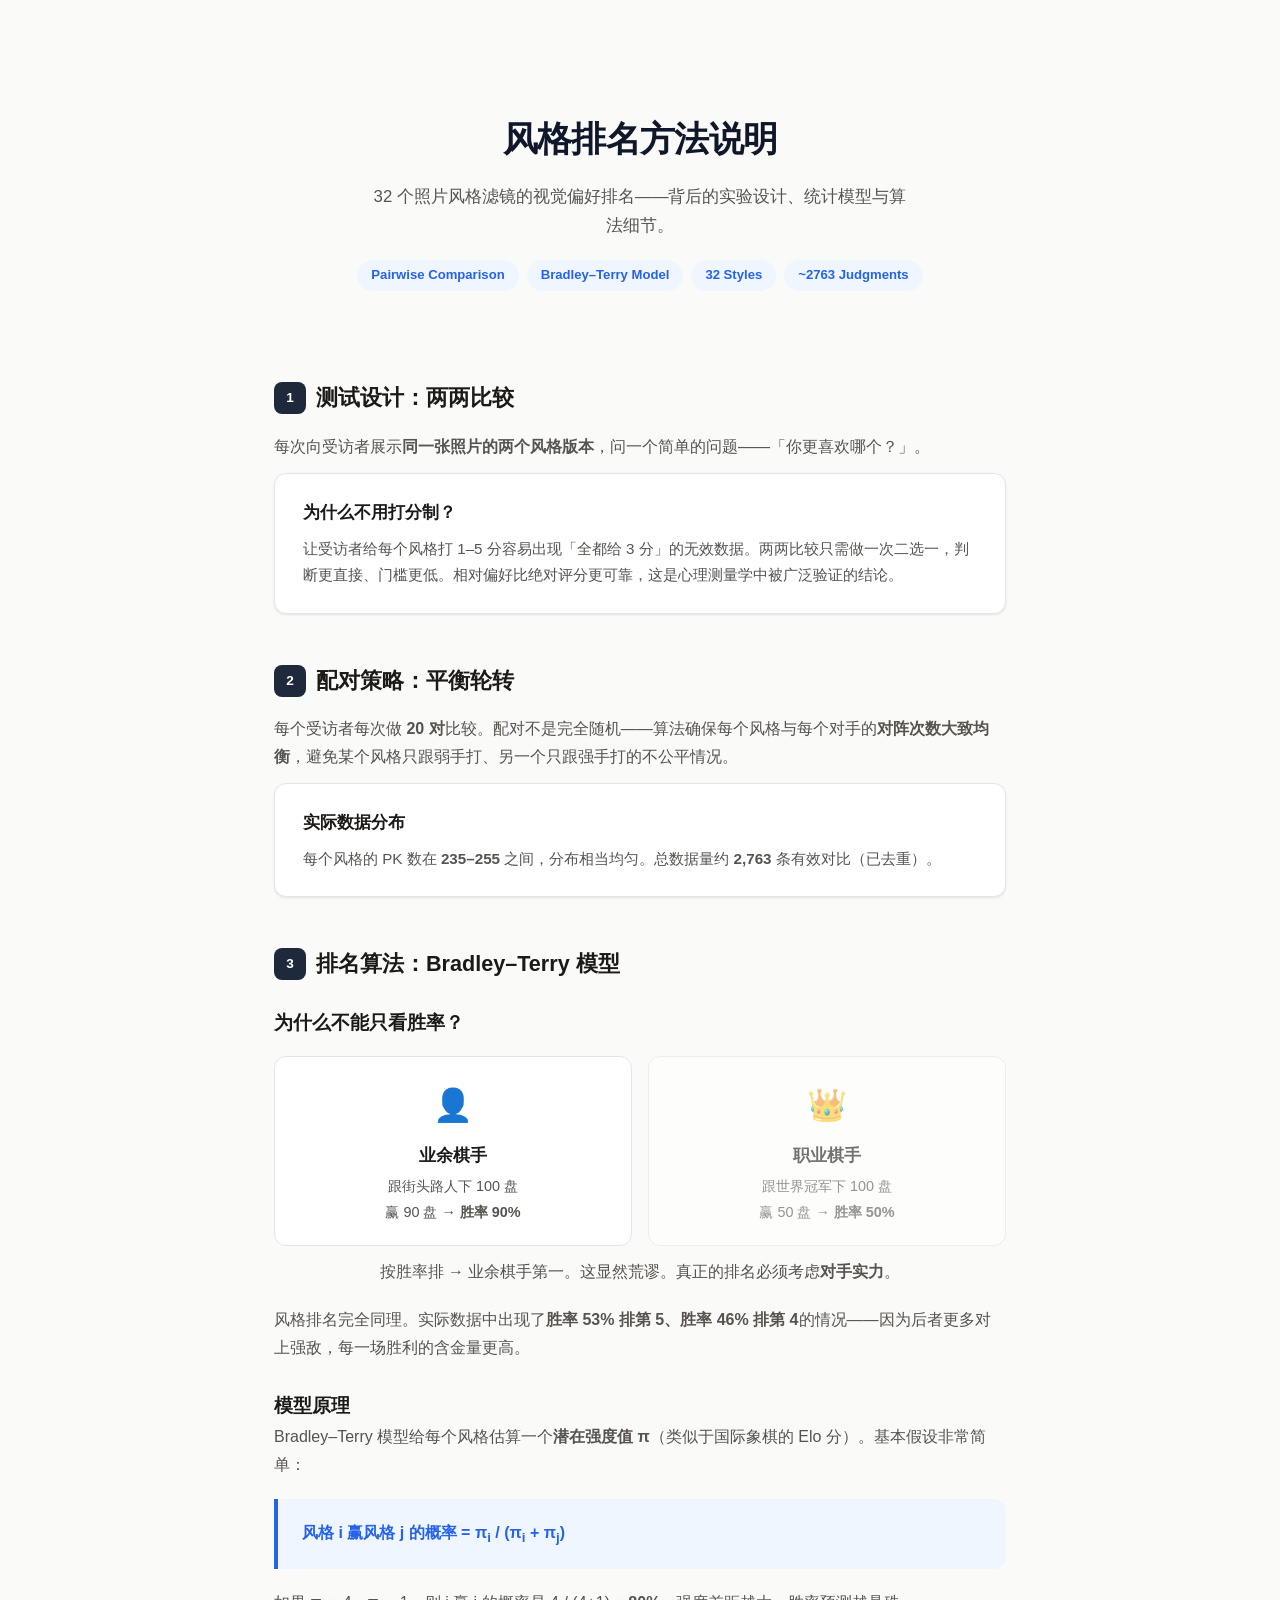
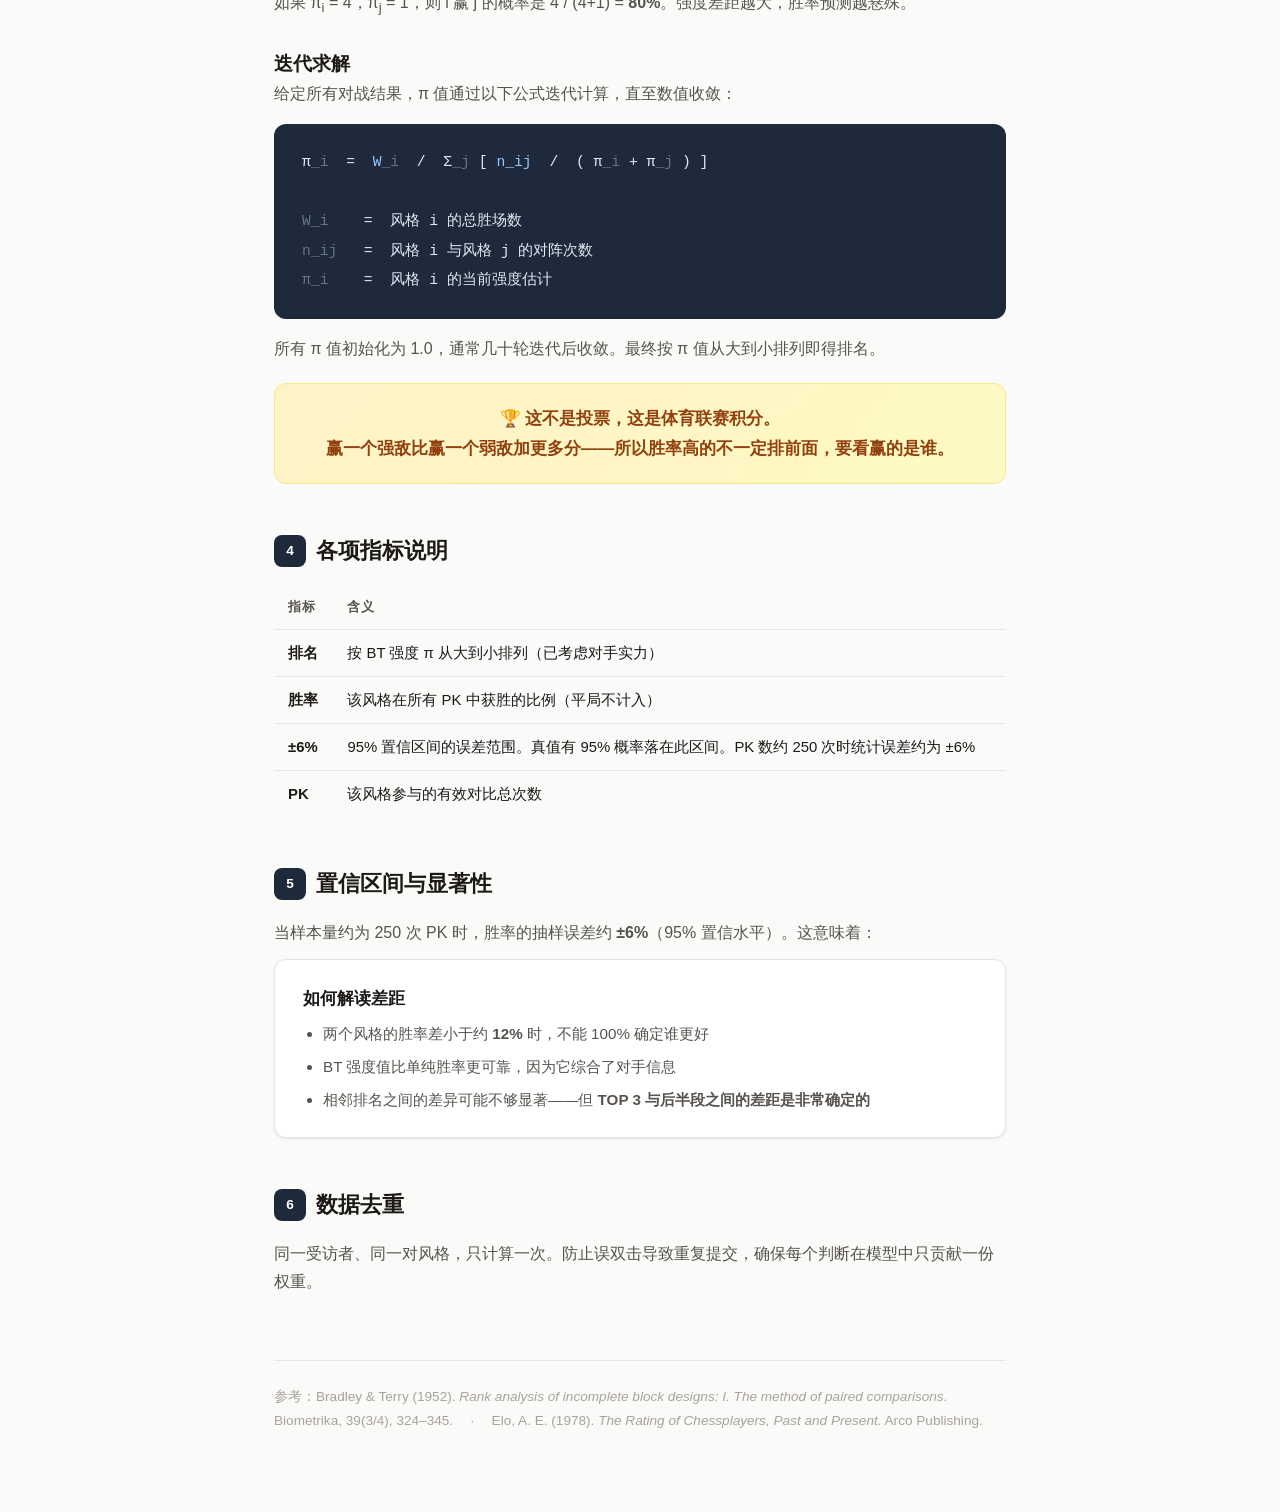
==== method.html @ ba17e102 "add method.html" ====
<!DOCTYPE html>
<html lang="zh-CN">
<head>
<meta charset="UTF-8">
<meta name="viewport" content="width=device-width, initial-scale=1.0">
<title>风格排名方法说明</title>
<style>
  :root {
    --bg: #fafaf9;
    --card: #ffffff;
    --text: #1c1917;
    --text-muted: #57534e;
    --accent: #2563eb;
    --accent-light: #eff6ff;
    --border: #e7e5e4;
    --radius: 12px;
    --shadow: 0 1px 3px rgba(0,0,0,.06), 0 1px 2px rgba(0,0,0,.04);
  }
  *, *::before, *::after { box-sizing: border-box; margin: 0; padding: 0; }
  body {
    font-family: -apple-system, BlinkMacSystemFont, "Segoe UI", Roboto, "Noto Sans SC", "PingFang SC", "Microsoft YaHei", sans-serif;
    background: var(--bg);
    color: var(--text);
    line-height: 1.75;
    -webkit-font-smoothing: antialiased;
  }
  .container { max-width: 780px; margin: 0 auto; padding: 60px 24px 80px; }

  /* Hero */
  .hero {
    text-align: center;
    padding: 48px 0 40px;
  }
  .hero h1 {
    font-size: 2.2rem;
    font-weight: 700;
    letter-spacing: -.02em;
    color: #0f172a;
    margin-bottom: 12px;
  }
  .hero p {
    font-size: 1.05rem;
    color: var(--text-muted);
    max-width: 540px;
    margin: 0 auto;
  }
  .hero .badge-row {
    display: flex; gap: 8px; justify-content: center; flex-wrap: wrap;
    margin-top: 20px;
  }
  .badge {
    background: var(--accent-light);
    color: var(--accent);
    font-size: .82rem;
    font-weight: 600;
    padding: 4px 14px;
    border-radius: 999px;
  }

  /* Section */
  section { margin-top: 48px; }
  section h2 {
    font-size: 1.35rem;
    font-weight: 700;
    margin-bottom: 16px;
    display: flex; align-items: center; gap: 10px;
  }
  section h2 .num {
    display: inline-flex; align-items: center; justify-content: center;
    width: 32px; height: 32px;
    background: #1e293b;
    color: #fff;
    border-radius: 8px;
    font-size: .85rem;
    font-weight: 700;
    flex-shrink: 0;
  }
  section p { color: var(--text-muted); margin-bottom: 12px; }

  /* Card */
  .card {
    background: var(--card);
    border: 1px solid var(--border);
    border-radius: var(--radius);
    padding: 24px 28px;
    box-shadow: var(--shadow);
    margin-bottom: 16px;
  }
  .card h3 { font-size: 1.05rem; font-weight: 650; margin-bottom: 8px; }
  .card p { color: var(--text-muted); font-size: .95rem; margin-bottom: 0; }

  /* Callout */
  .callout {
    border-left: 4px solid var(--accent);
    background: var(--accent-light);
    border-radius: 0 var(--radius) var(--radius) 0;
    padding: 20px 24px;
    margin: 20px 0;
  }
  .callout strong { color: var(--accent); }

  /* Chess analogy */
  .analogy {
    display: grid; grid-template-columns: 1fr 1fr; gap: 16px;
    margin: 16px 0;
  }
  @media (max-width: 600px) { .analogy { grid-template-columns: 1fr; } }
  .analogy .player {
    background: var(--card);
    border: 1px solid var(--border);
    border-radius: var(--radius);
    padding: 20px;
    text-align: center;
  }
  .analogy .player .icon { font-size: 2rem; margin-bottom: 8px; }
  .analogy .player .name { font-weight: 700; font-size: 1.05rem; }
  .analogy .player .stat { font-size: .9rem; color: var(--text-muted); margin-top: 4px; }
  .analogy .loser { opacity: .6; }

  /* Formula */
  .formula-box {
    background: #1e293b;
    color: #e2e8f0;
    border-radius: var(--radius);
    padding: 24px 28px;
    font-family: "SF Mono", "Fira Code", "Consolas", monospace;
    font-size: .92rem;
    line-height: 2;
    overflow-x: auto;
    margin: 16px 0;
    white-space: pre;
  }
  .formula-box .hl { color: #93c5fd; }
  .formula-box .cmt { color: #64748b; }

  /* Table */
  .table-wrap {
    overflow-x: auto;
    margin: 16px 0;
  }
  table {
    width: 100%;
    border-collapse: collapse;
    font-size: .93rem;
  }
  table th, table td {
    padding: 10px 14px;
    text-align: left;
    border-bottom: 1px solid var(--border);
  }
  table th {
    font-weight: 650;
    color: var(--text-muted);
    font-size: .82rem;
    text-transform: uppercase;
    letter-spacing: .04em;
  }
  table tr:last-child td { border-bottom: none; }

  /* Highlight */
  .highlight {
    background: linear-gradient(135deg, #fef3c7, #fef9c3);
    border: 1px solid #fde68a;
    border-radius: var(--radius);
    padding: 20px 24px;
    margin: 20px 0;
    font-weight: 600;
    font-size: 1.05rem;
    text-align: center;
    color: #92400e;
  }

  /* Footer */
  footer {
    margin-top: 64px;
    padding-top: 24px;
    border-top: 1px solid var(--border);
    font-size: .85rem;
    color: #a8a29e;
  }
  footer a { color: var(--text-muted); }
</style>
</head>
<body>

<div class="container">

  <div class="hero">
    <h1>风格排名方法说明</h1>
    <p>32 个照片风格滤镜的视觉偏好排名——背后的实验设计、统计模型与算法细节。</p>
    <div class="badge-row">
      <span class="badge">Pairwise Comparison</span>
      <span class="badge">Bradley&ndash;Terry Model</span>
      <span class="badge">32 Styles</span>
      <span class="badge">~2763 Judgments</span>
    </div>
  </div>

  <!-- 1 -->
  <section>
    <h2><span class="num">1</span> 测试设计：两两比较</h2>
    <p>每次向受访者展示<strong>同一张照片的两个风格版本</strong>，问一个简单的问题——「你更喜欢哪个？」。</p>

    <div class="card">
      <h3>为什么不用打分制？</h3>
      <p>让受访者给每个风格打 1–5 分容易出现「全都给 3 分」的无效数据。两两比较只需做一次二选一，判断更直接、门槛更低。相对偏好比绝对评分更可靠，这是心理测量学中被广泛验证的结论。</p>
    </div>
  </section>

  <!-- 2 -->
  <section>
    <h2><span class="num">2</span> 配对策略：平衡轮转</h2>
    <p>每个受访者每次做 <strong>20 对</strong>比较。配对不是完全随机——算法确保每个风格与每个对手的<strong>对阵次数大致均衡</strong>，避免某个风格只跟弱手打、另一个只跟强手打的不公平情况。</p>

    <div class="card">
      <h3>实际数据分布</h3>
      <p>每个风格的 PK 数在 <strong>235–255</strong> 之间，分布相当均匀。总数据量约 <strong>2,763</strong> 条有效对比（已去重）。</p>
    </div>
  </section>

  <!-- 3 -->
  <section>
    <h2><span class="num">3</span> 排名算法：Bradley&ndash;Terry 模型</h2>

    <h3 style="margin-top:24px;">为什么不能只看胜率？</h3>

    <div class="analogy">
      <div class="player">
        <div class="icon">👤</div>
        <div class="name">业余棋手</div>
        <div class="stat">跟街头路人下 100 盘<br>赢 90 盘 → <strong>胜率 90%</strong></div>
      </div>
      <div class="player loser">
        <div class="icon">👑</div>
        <div class="name">职业棋手</div>
        <div class="stat">跟世界冠军下 100 盘<br>赢 50 盘 → <strong>胜率 50%</strong></div>
      </div>
    </div>
    <p style="text-align:center; margin-top:-4px;">按胜率排 → 业余棋手第一。这显然荒谬。真正的排名必须考虑<strong>对手实力</strong>。</p>

    <p style="margin-top:20px;">风格排名完全同理。实际数据中出现了<strong>胜率 53% 排第 5、胜率 46% 排第 4</strong>的情况——因为后者更多对上强敌，每一场胜利的含金量更高。</p>

    <h3 style="margin-top:28px;">模型原理</h3>
    <p>Bradley&ndash;Terry 模型给每个风格估算一个<strong>潜在强度值 π</strong>（类似于国际象棋的 Elo 分）。基本假设非常简单：</p>

    <div class="callout">
      <strong>风格 i 赢风格 j 的概率 = π<sub>i</sub> / (π<sub>i</sub> + π<sub>j</sub>)</strong>
    </div>

    <p>如果 π<sub>i</sub> = 4，π<sub>j</sub> = 1，则 i 赢 j 的概率是 4 / (4+1) = <strong>80%</strong>。强度差距越大，胜率预测越悬殊。</p>

    <h3 style="margin-top:28px;">迭代求解</h3>
    <p>给定所有对战结果，π 值通过以下公式迭代计算，直至数值收敛：</p>

    <div class="formula-box">π<span class="cmt">_i</span>  =  <span class="hl">W</span><span class="cmt">_i</span>  /  Σ<span class="cmt">_j</span> [ <span class="hl">n_ij</span>  /  ( π<span class="cmt">_i</span> + π<span class="cmt">_j</span> ) ]

<span class="cmt">W_i</span>    =  风格 i 的总胜场数
<span class="cmt">n_ij</span>   =  风格 i 与风格 j 的对阵次数
<span class="cmt">π_i</span>    =  风格 i 的当前强度估计</div>

    <p>所有 π 值初始化为 1.0，通常几十轮迭代后收敛。最终按 π 值从大到小排列即得排名。</p>

    <div class="highlight">
      🏆  这不是投票，这是体育联赛积分。<br>
      赢一个强敌比赢一个弱敌加更多分——所以胜率高的不一定排前面，要看赢的是谁。
    </div>
  </section>

  <!-- 4 -->
  <section>
    <h2><span class="num">4</span> 各项指标说明</h2>

    <div class="table-wrap">
      <table>
        <thead>
          <tr><th>指标</th><th>含义</th></tr>
        </thead>
        <tbody>
          <tr><td><strong>排名</strong></td><td>按 BT 强度 π 从大到小排列（已考虑对手实力）</td></tr>
          <tr><td><strong>胜率</strong></td><td>该风格在所有 PK 中获胜的比例（平局不计入）</td></tr>
          <tr><td><strong>±6%</strong></td><td>95% 置信区间的误差范围。真值有 95% 概率落在此区间。PK 数约 250 次时统计误差约为 ±6%</td></tr>
          <tr><td><strong>PK</strong></td><td>该风格参与的有效对比总次数</td></tr>
        </tbody>
      </table>
    </div>
  </section>

  <!-- 5 -->
  <section>
    <h2><span class="num">5</span> 置信区间与显著性</h2>
    <p>当样本量约为 250 次 PK 时，胜率的抽样误差约 <strong>±6%</strong>（95% 置信水平）。这意味着：</p>

    <div class="card">
      <h3>如何解读差距</h3>
      <ul style="color:var(--text-muted); padding-left:20px; font-size:.95rem;">
        <li style="margin-bottom:6px;">两个风格的胜率差小于约 <strong>12%</strong> 时，不能 100% 确定谁更好</li>
        <li style="margin-bottom:6px;">BT 强度值比单纯胜率更可靠，因为它综合了对手信息</li>
        <li>相邻排名之间的差异可能不够显著——但 <strong>TOP 3 与后半段之间的差距是非常确定的</strong></li>
      </ul>
    </div>
  </section>

  <!-- 6 -->
  <section>
    <h2><span class="num">6</span> 数据去重</h2>
    <p>同一受访者、同一对风格，只计算一次。防止误双击导致重复提交，确保每个判断在模型中只贡献一份权重。</p>
  </section>

  <footer>
    <p>参考：Bradley &amp; Terry (1952). <em>Rank analysis of incomplete block designs: I. The method of paired comparisons.</em> Biometrika, 39(3/4), 324–345.  ·  Elo, A. E. (1978). <em>The Rating of Chessplayers, Past and Present.</em> Arco Publishing.</p>
  </footer>

</div>

</body>
</html>
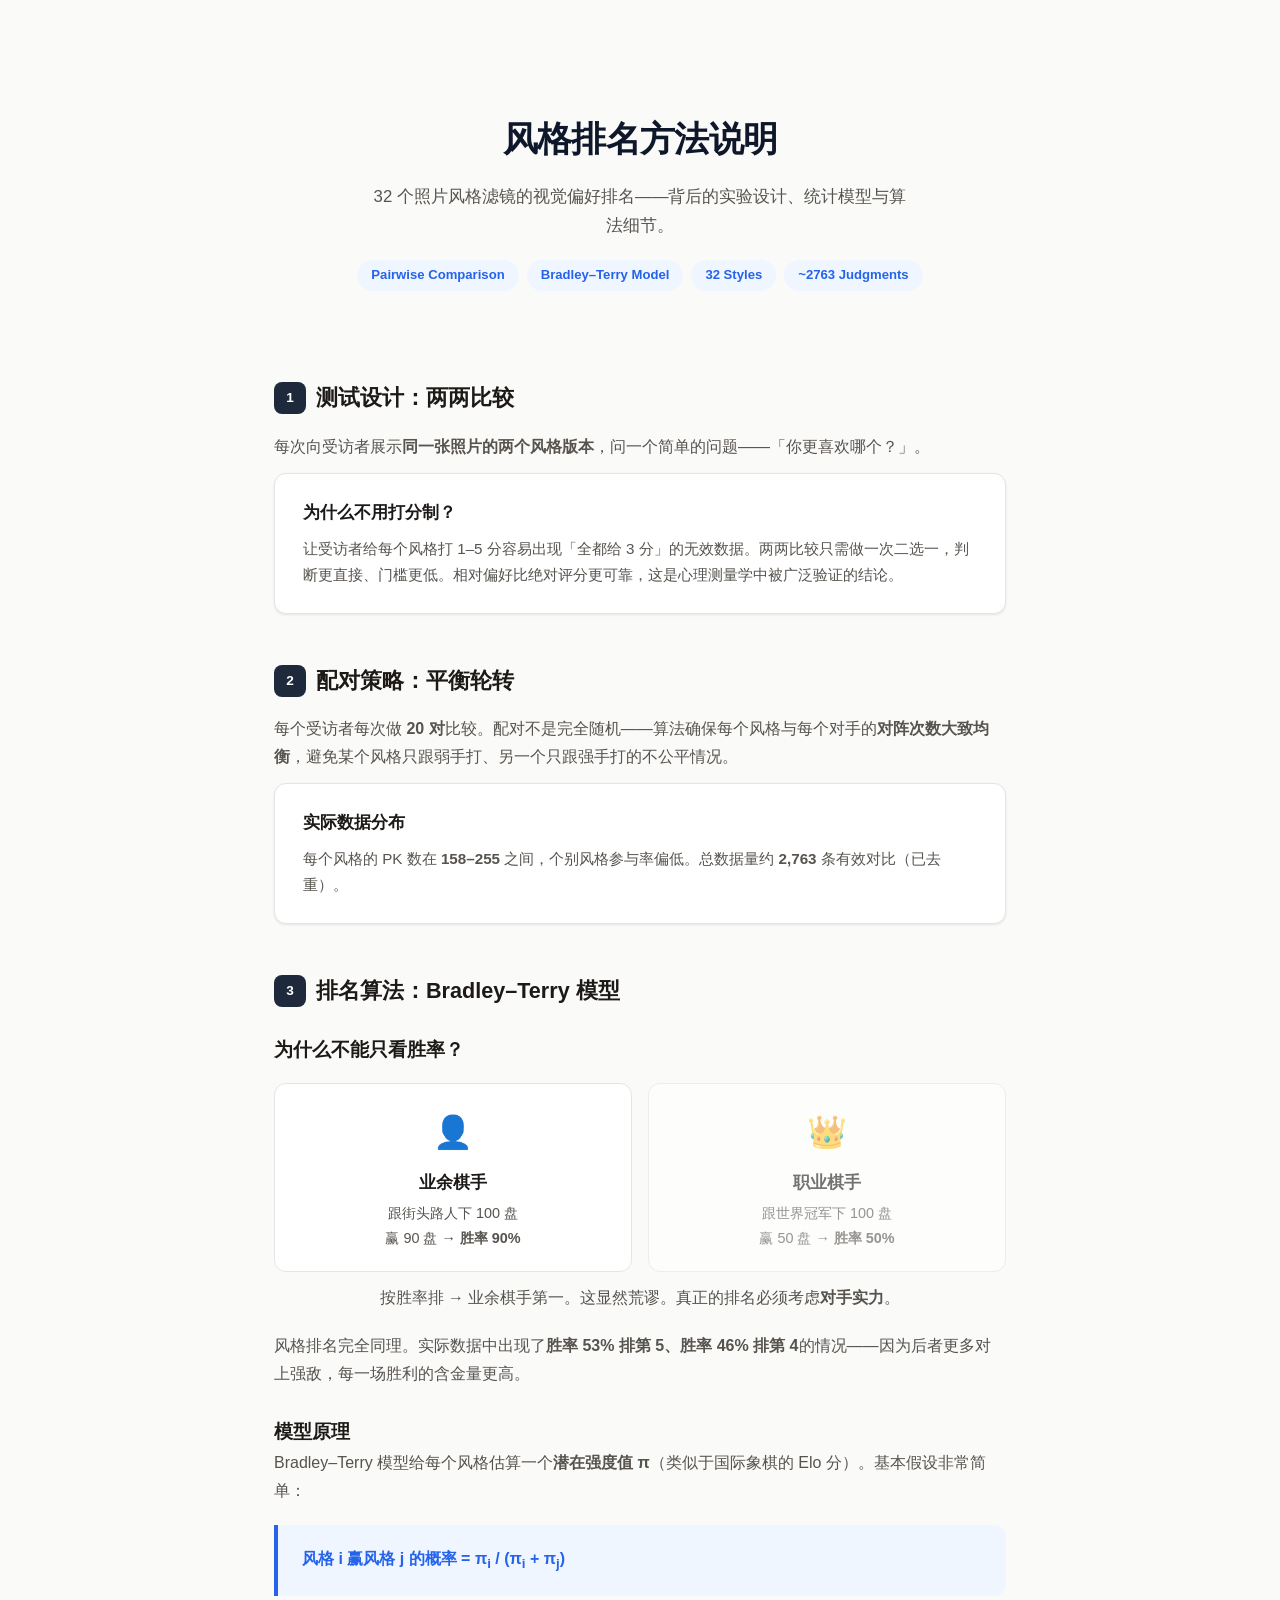
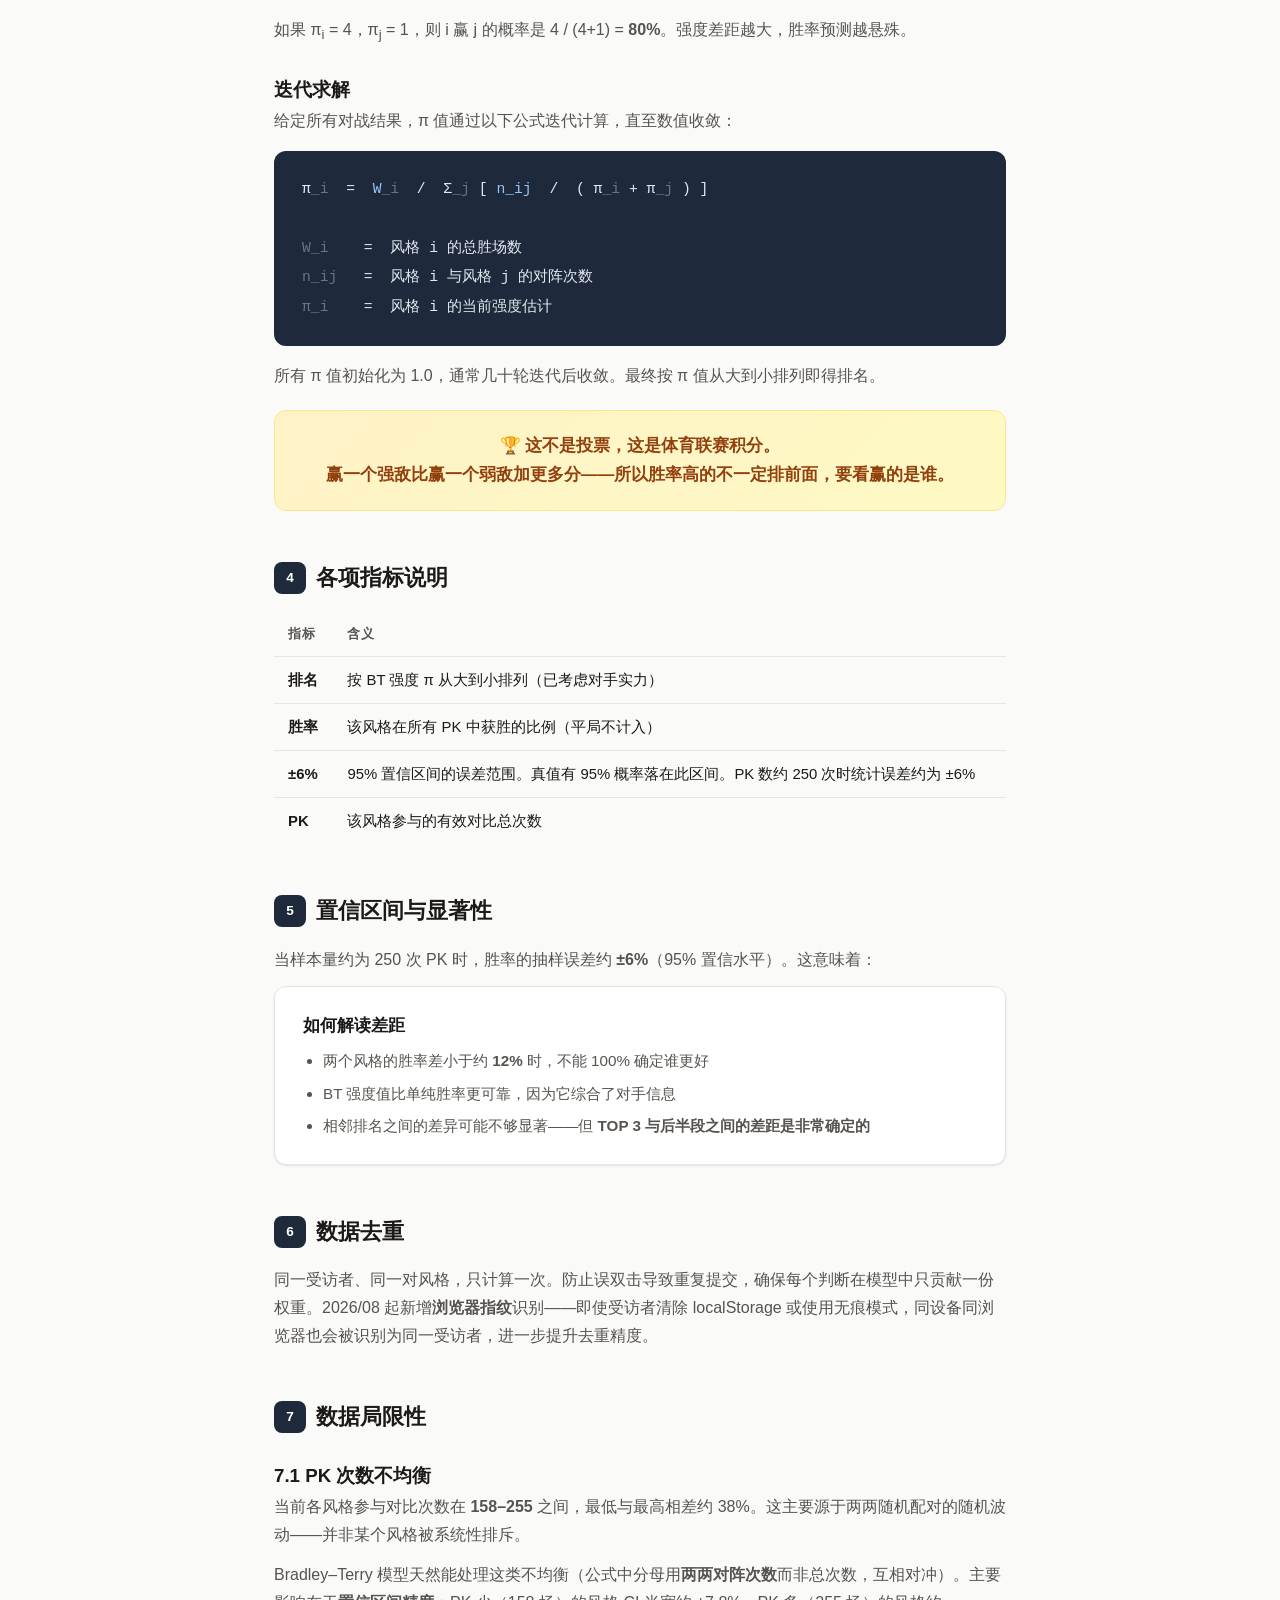
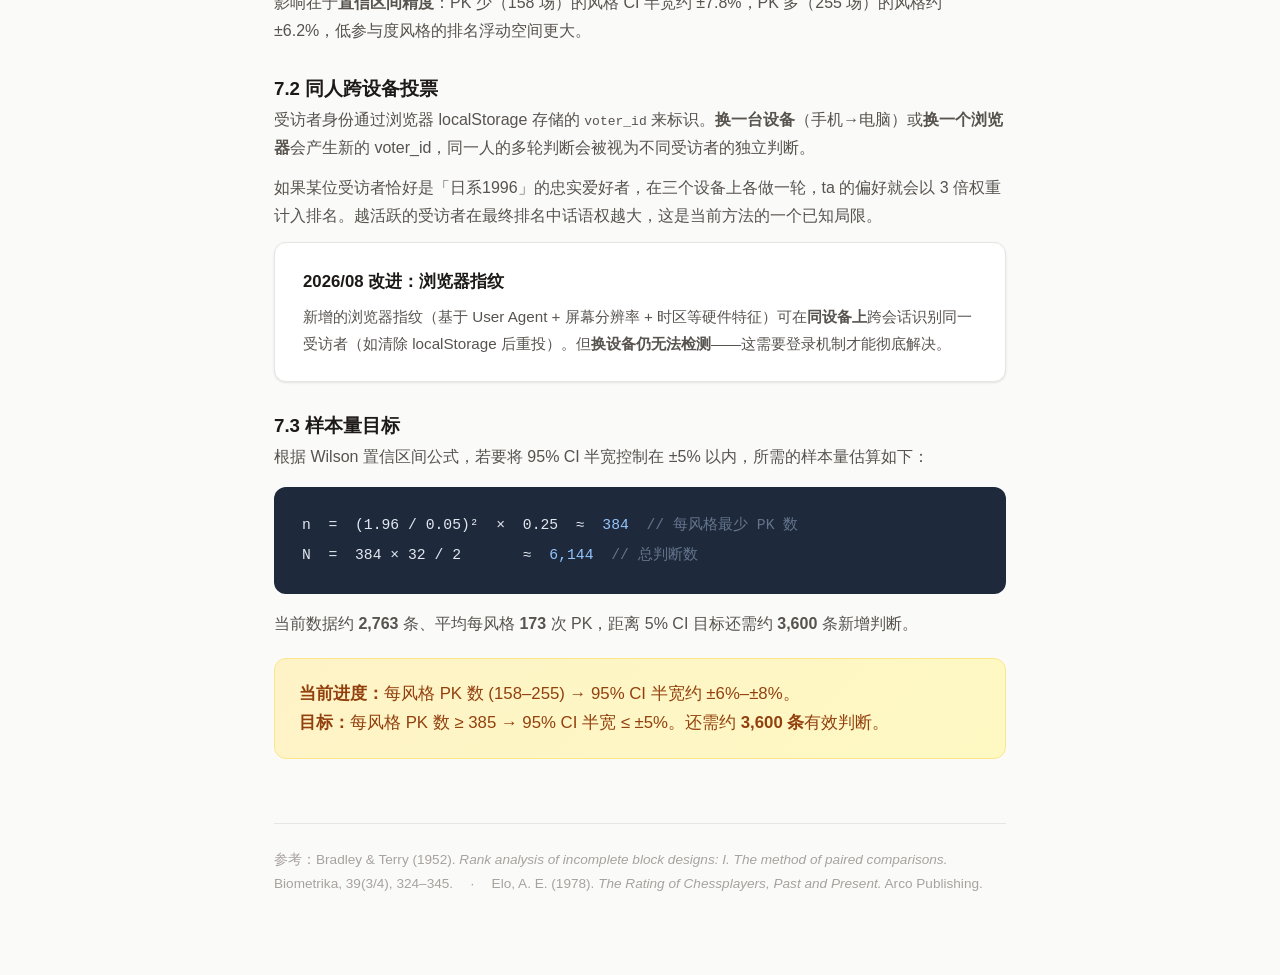
==== commit d886435c: "feat: 浏览器指纹去重 + 数据局限性说明 + PK 阈值升至 385（5% CI） ### 新增功能 - 浏览器指纹识别：基于 UA + 分辨率 + 时区 + 硬件并发数生成稳定标识，   同设" ====
--- a/method.html
+++ b/method.html
@@ -214,7 +214,7 @@
 
     <div class="card">
       <h3>实际数据分布</h3>
-      <p>每个风格的 PK 数在 <strong>235–255</strong> 之间，分布相当均匀。总数据量约 <strong>2,763</strong> 条有效对比（已去重）。</p>
+      <p>每个风格的 PK 数在 <strong>158–255</strong> 之间，个别风格参与率偏低。总数据量约 <strong>2,763</strong> 条有效对比（已去重）。</p>
     </div>
   </section>
 
@@ -303,7 +303,35 @@
   <!-- 6 -->
   <section>
     <h2><span class="num">6</span> 数据去重</h2>
-    <p>同一受访者、同一对风格，只计算一次。防止误双击导致重复提交，确保每个判断在模型中只贡献一份权重。</p>
+    <p>同一受访者、同一对风格，只计算一次。防止误双击导致重复提交，确保每个判断在模型中只贡献一份权重。2026/08 起新增<strong>浏览器指纹</strong>识别——即使受访者清除 localStorage 或使用无痕模式，同设备同浏览器也会被识别为同一受访者，进一步提升去重精度。</p>
+  </section>
+
+  <!-- 7 -->
+  <section>
+    <h2><span class="num">7</span> 数据局限性</h2>
+
+    <h3 style="margin-top:24px;">7.1 PK 次数不均衡</h3>
+    <p>当前各风格参与对比次数在 <strong>158–255</strong> 之间，最低与最高相差约 38%。这主要源于两两随机配对的随机波动——并非某个风格被系统性排斥。</p>
+    <p>Bradley&ndash;Terry 模型天然能处理这类不均衡（公式中分母用<strong>两两对阵次数</strong>而非总次数，互相对冲）。主要影响在于<strong>置信区间精度</strong>：PK 少（158 场）的风格 CI 半宽约 ±7.8%，PK 多（255 场）的风格约 ±6.2%，低参与度风格的排名浮动空间更大。</p>
+
+    <h3 style="margin-top:28px;">7.2 同人跨设备投票</h3>
+    <p>受访者身份通过浏览器 localStorage 存储的 <code>voter_id</code> 来标识。<strong>换一台设备</strong>（手机→电脑）或<strong>换一个浏览器</strong>会产生新的 voter_id，同一人的多轮判断会被视为不同受访者的独立判断。</p>
+    <p>如果某位受访者恰好是「日系1996」的忠实爱好者，在三个设备上各做一轮，ta 的偏好就会以 3 倍权重计入排名。越活跃的受访者在最终排名中话语权越大，这是当前方法的一个已知局限。</p>
+    <div class="card">
+      <h3>2026/08 改进：浏览器指纹</h3>
+      <p>新增的浏览器指纹（基于 User Agent + 屏幕分辨率 + 时区等硬件特征）可在<strong>同设备上</strong>跨会话识别同一受访者（如清除 localStorage 后重投）。但<strong>换设备仍无法检测</strong>——这需要登录机制才能彻底解决。</p>
+    </div>
+
+    <h3 style="margin-top:28px;">7.3 样本量目标</h3>
+    <p>根据 Wilson 置信区间公式，若要将 95% CI 半宽控制在 ±5% 以内，所需的样本量估算如下：</p>
+    <div class="formula-box">n  =  (1.96 / 0.05)²  ×  0.25  ≈  <span class="hl">384</span>  <span class="cmt">// 每风格最少 PK 数</span>
+N  =  384 × 32 / 2       ≈  <span class="hl">6,144</span>  <span class="cmt">// 总判断数</span></div>
+    <p>当前数据约 <strong>2,763</strong> 条、平均每风格 <strong>173</strong> 次 PK，距离 5% CI 目标还需约 <strong>3,600</strong> 条新增判断。</p>
+
+    <div class="highlight" style="text-align:left; font-weight:normal;">
+      <strong>当前进度：</strong>每风格 PK 数 (158–255) → 95% CI 半宽约 ±6%–±8%。<br>
+      <strong>目标：</strong>每风格 PK 数 ≥ 385 → 95% CI 半宽 ≤ ±5%。还需约 <strong>3,600 条</strong>有效判断。
+    </div>
   </section>
 
   <footer>
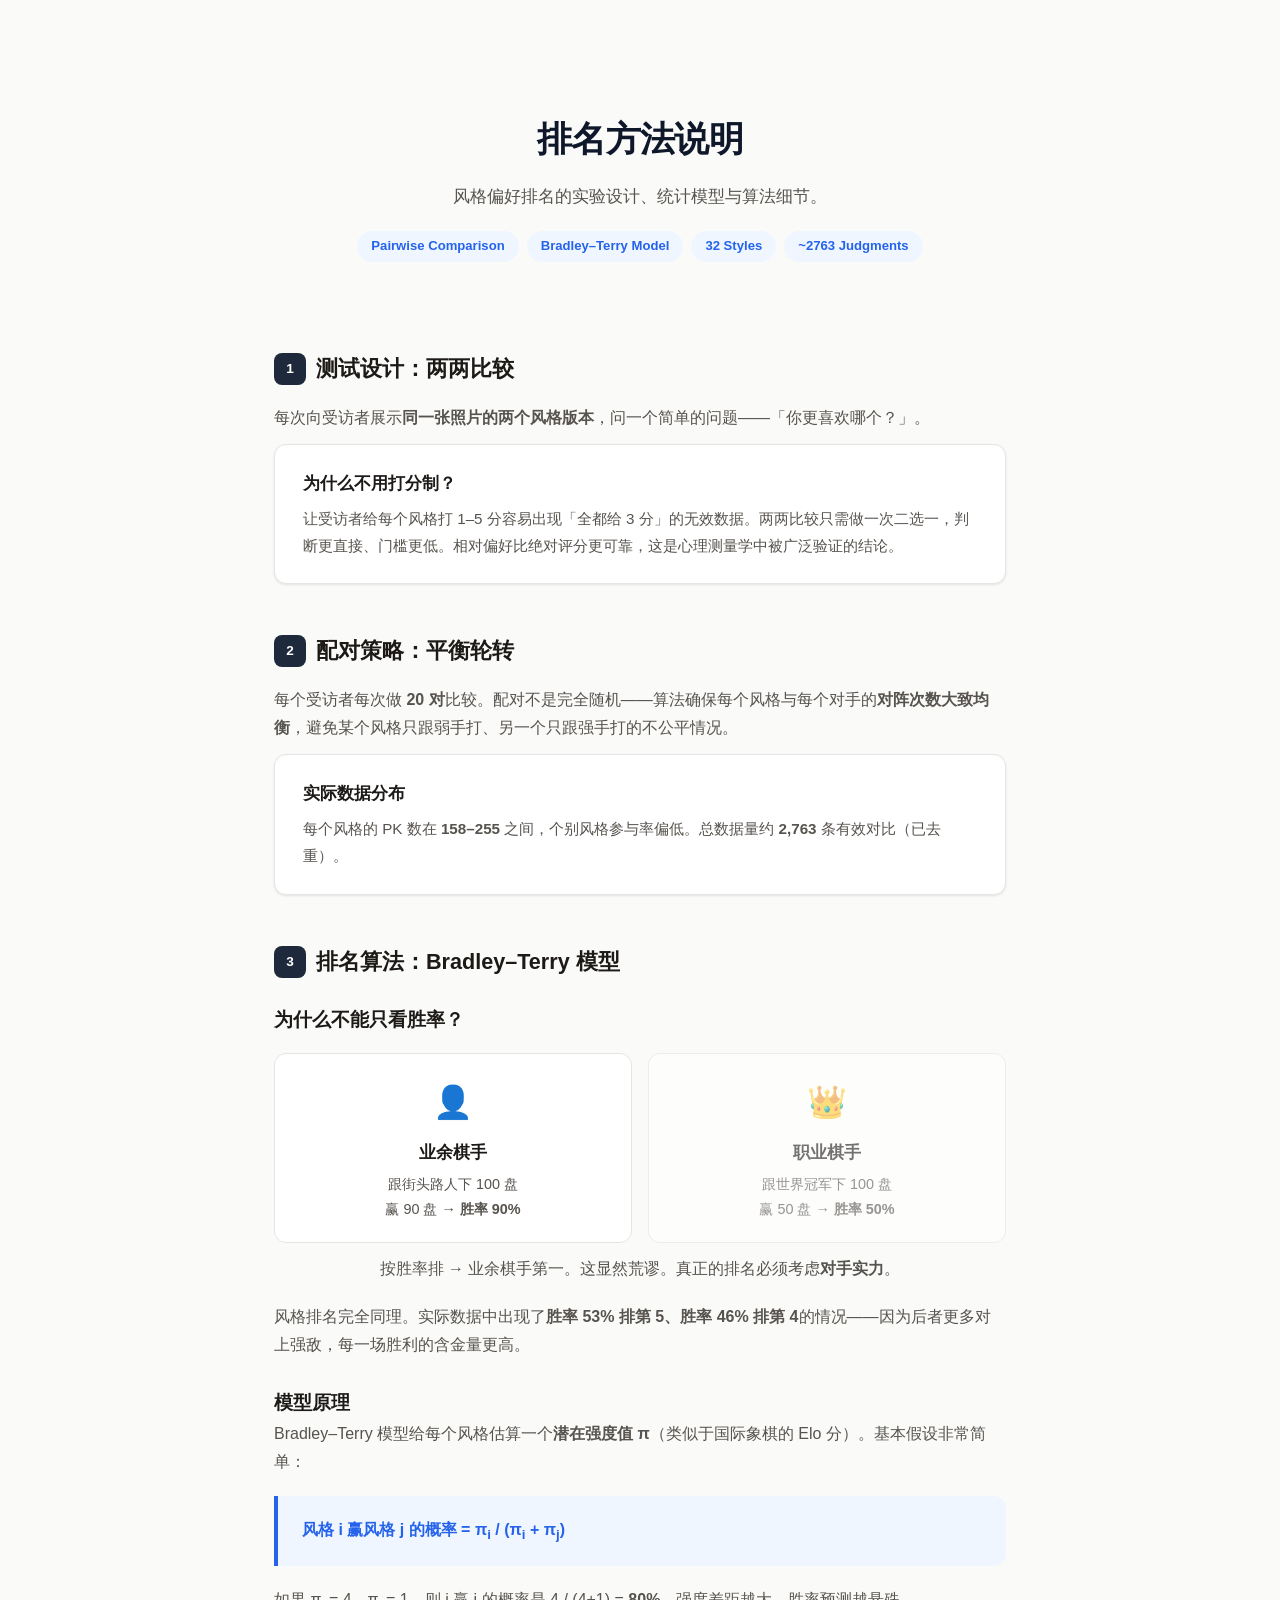
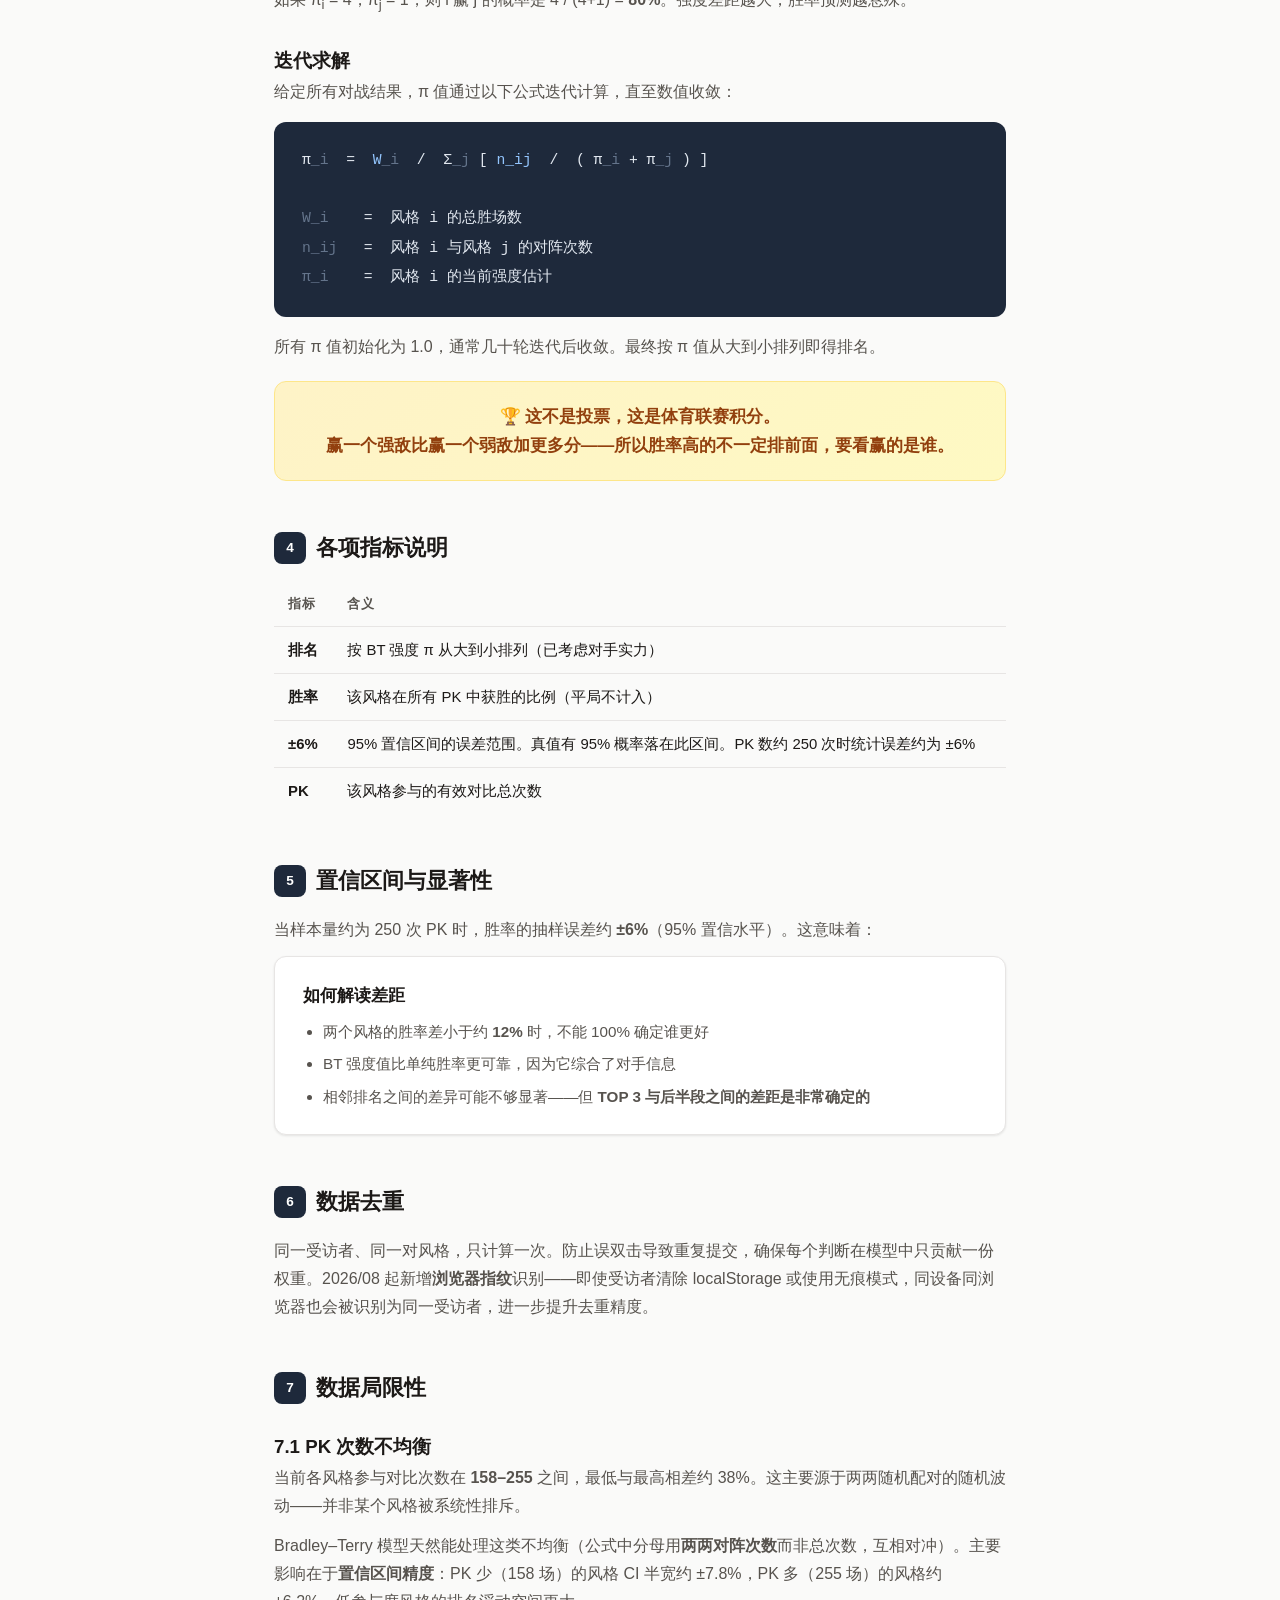
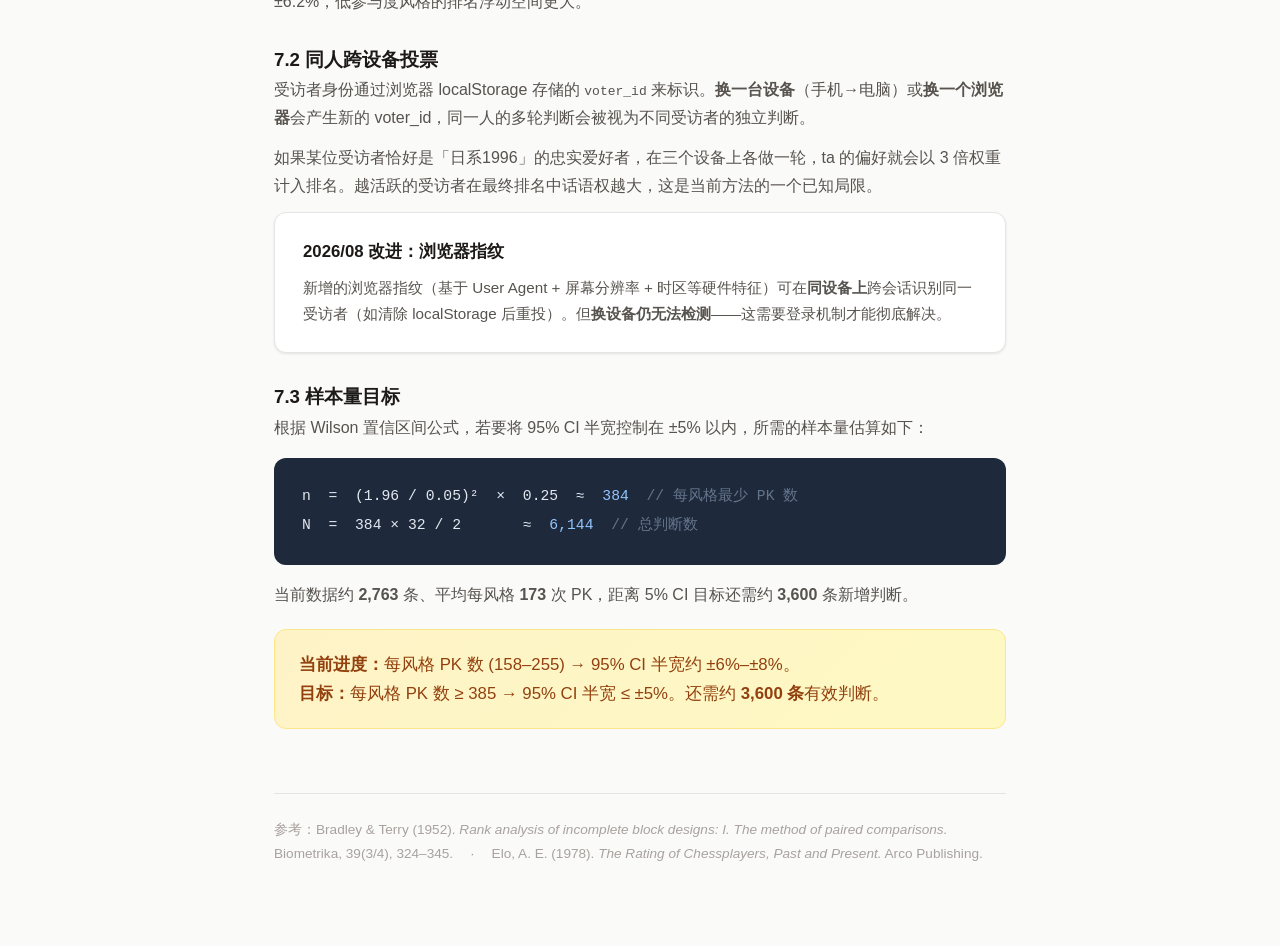
==== commit 3822dc75: "Update method.html" ====
--- a/method.html
+++ b/method.html
@@ -186,13 +186,13 @@
 <div class="container">
 
   <div class="hero">
-    <h1>风格排名方法说明</h1>
-    <p>32 个照片风格滤镜的视觉偏好排名——背后的实验设计、统计模型与算法细节。</p>
+    <h1>排名方法说明</h1>
+    <p>风格偏好排名的实验设计、统计模型与算法细节。</p>
     <div class="badge-row">
       <span class="badge">Pairwise Comparison</span>
       <span class="badge">Bradley&ndash;Terry Model</span>
       <span class="badge">32 Styles</span>
-      <span class="badge">~2763 Judgments</span>
+      <span class="badge" id="judgment-badge">加载中…</span>
     </div>
   </div>
 
@@ -340,5 +340,35 @@
 
 </div>
 
+<script src="js/config.js"></script>
+<script>
+(async function() {
+  const badge = document.getElementById('judgment-badge');
+  try {
+    const cfg = window.LRT_CONFIG;
+    const testId = cfg.testId;
+    const url = `${cfg.supabase.url}/rest/v1/judgments?test_id=eq.${encodeURIComponent(testId)}&select=id&limit=1`;
+    const r = await fetch(url, {
+      headers: {
+        'apikey': cfg.supabase.anonKey,
+        'Authorization': `Bearer ${cfg.supabase.anonKey}`,
+        'Prefer': 'count=exact'
+      }
+    });
+    if (!r.ok) throw new Error('fetch failed');
+    const range = r.headers.get('content-range');
+    const m = range ? range.match(/\/(\d+)$/) : null;
+    const count = m ? parseInt(m[1]) : null;
+    if (count) {
+      badge.textContent = count.toLocaleString() + ' Judgments';
+    } else {
+      badge.textContent = '~2763 Judgments';
+    }
+  } catch (_) {
+    badge.textContent = '~2763 Judgments';
+  }
+})();
+</script>
+
 </body>
 </html>
